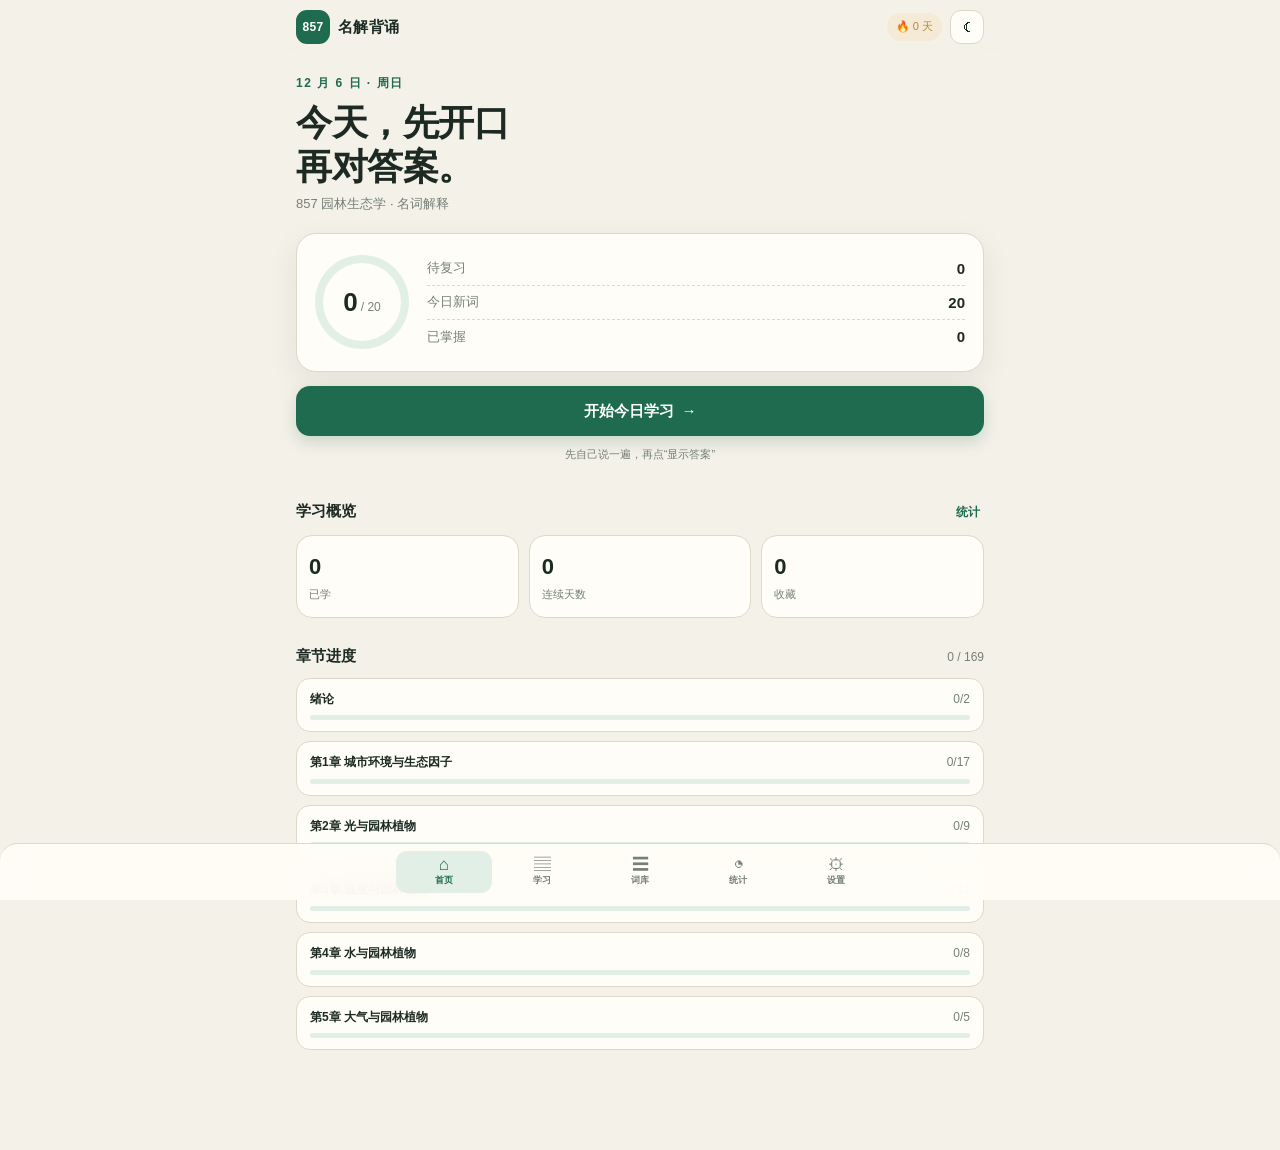
==== 857名解-GitHub上传/index.html @ ef303d8d "Add files via upload" ====
<!doctype html>
<html lang="zh-CN">
<head>
  <meta charset="utf-8">
  <meta name="viewport" content="width=device-width, initial-scale=1, viewport-fit=cover">
  <meta name="theme-color" content="#1f6b4f">
  <meta name="apple-mobile-web-app-capable" content="yes">
  <meta name="apple-mobile-web-app-status-bar-style" content="default">
  <meta name="apple-mobile-web-app-title" content="857 名解">
  <meta name="description" content="857 园林生态学名词解释背诵 · 先自己回答，再看答案">
  <title>857 名解 · 背诵</title>
  <link rel="manifest" href="./manifest.webmanifest">
  <link rel="icon" href="./icons/icon-192.png">
  <link rel="apple-touch-icon" href="./icons/icon-180.png">
  <link rel="stylesheet" href="./styles.css">
</head>
<body>
  <div id="app">
    <header class="topbar" id="topbar">
      <div class="topbar-inner">
        <button class="icon-btn back-btn hidden" id="backBtn" aria-label="返回">‹</button>
        <div class="brand">
          <span class="brand-mark">857</span>
          <span class="brand-text">名解背诵</span>
        </div>
        <div class="top-actions">
          <span class="streak-pill" id="streakPill">🔥 0 天</span>
          <button class="icon-btn" id="themeBtn" aria-label="切换主题">☾</button>
        </div>
      </div>
    </header>

    <main id="main">
      <!-- 首页 -->
      <section class="screen active" id="screen-home">
        <div class="hero">
          <div class="hero-kicker" id="todayLabel">今天</div>
          <h1>今天，先开口<br>再对答案。</h1>
          <p class="hero-sub">857 园林生态学 · 名词解释</p>
          <div class="today-card">
            <div class="today-ring" id="todayRing">
              <div class="ring-inner">
                <strong id="todayDone">0</strong>
                <span>/ <em id="todayTotal">0</em></span>
              </div>
            </div>
            <div class="today-info">
              <div class="today-row"><span>待复习</span><b id="dueCount">0</b></div>
              <div class="today-row"><span>今日新词</span><b id="newLeft">0</b></div>
              <div class="today-row"><span>已掌握</span><b id="masteredCount">0</b></div>
            </div>
          </div>
          <button class="primary-btn wide" id="startBtn">开始今日学习 <span>→</span></button>
          <div class="hero-note">先自己说一遍，再点“显示答案”</div>
        </div>

        <div class="section-head">
          <h2>学习概览</h2>
          <button class="text-btn" data-goto="stats">统计</button>
        </div>
        <div class="stat-grid">
          <div class="stat-card">
            <span class="stat-num" id="learnedCount">0</span>
            <span class="stat-label">已学</span>
          </div>
          <div class="stat-card">
            <span class="stat-num" id="streakCount">0</span>
            <span class="stat-label">连续天数</span>
          </div>
          <div class="stat-card">
            <span class="stat-num" id="favCount">0</span>
            <span class="stat-label">收藏</span>
          </div>
        </div>

        <div class="section-head">
          <h2>章节进度</h2>
          <span class="muted" id="chapterSummary"></span>
        </div>
        <div class="chapter-list" id="chapterList"></div>
      </section>

      <!-- 学习 -->
      <section class="screen" id="screen-study">
        <div class="study-top">
          <div class="study-meta">
            <span id="studyProgressText">0 / 0</span>
            <span class="dot">·</span>
            <span id="studyMode">今日学习</span>
          </div>
          <div class="progress-track"><div class="progress-fill" id="studyProgressBar"></div></div>
        </div>

        <div class="study-area" id="studyArea">
          <article class="study-card" id="studyCard">
            <div class="card-top">
              <span class="chapter-chip" id="studyChapter">第1章</span>
              <div class="card-tools">
                <button class="icon-btn small" id="speakBtn" aria-label="朗读">🔊</button>
                <button class="icon-btn small" id="starBtn" aria-label="收藏">☆</button>
              </div>
            </div>
            <h1 class="study-term" id="studyTerm">名词</h1>
            <div class="answer-box hidden" id="answerBox">
              <div class="answer-label">参考答案</div>
              <div class="answer-text" id="studyAnswer"></div>
              <div class="answer-imp" id="studyImp"></div>
              <div class="answer-note hidden" id="studyNote"></div>
            </div>
            <textarea id="draft" class="draft" rows="3" placeholder="先自己说一遍，再点显示答案（可不写）"></textarea>
            <button class="primary-btn wide" id="revealBtn">显示答案</button>
            <div class="rating hidden" id="rating">
              <button class="rate again" data-rate="again"><b>忘记</b><span>明天再来</span></button>
              <button class="rate hard" data-rate="hard"><b>模糊</b><span>短期复习</span></button>
              <button class="rate good" data-rate="good"><b>认识</b><span>拉长间隔</span></button>
            </div>
            <div class="card-foot">
              <button class="text-btn" id="prevBtn">‹ 上一个</button>
              <button class="text-btn" id="skipBtn">跳过 ›</button>
            </div>
          </article>
        </div>

        <div class="empty-state hidden" id="studyEmpty">
          <div class="empty-icon">🌿</div>
          <h2>今日任务完成</h2>
          <p id="emptyText">去复习一下错词，或者明天再来。</p>
          <button class="primary-btn" id="emptyHomeBtn">回到首页</button>
        </div>
      </section>

      <!-- 词库 -->
      <section class="screen" id="screen-library">
        <div class="library-head">
          <h1>词库</h1>
          <span class="muted" id="libraryCount">169 个</span>
        </div>
        <div class="search-wrap">
          <span class="search-icon">⌕</span>
          <input id="searchInput" type="search" placeholder="搜索名词 / 答案关键词" autocomplete="off">
        </div>
        <div class="chips" id="filterChips">
          <button class="chip active" data-filter="all">全部</button>
          <button class="chip" data-filter="new">未学</button>
          <button class="chip" data-filter="fuzzy">模糊</button>
          <button class="chip" data-filter="mastered">已掌握</button>
          <button class="chip" data-filter="fav">收藏</button>
        </div>
        <div class="term-list" id="termList"></div>
      </section>

      <!-- 统计 -->
      <section class="screen" id="screen-stats">
        <div class="library-head">
          <h1>学习统计</h1>
          <button class="text-btn" id="resetBtn">重置</button>
        </div>
        <div class="stat-hero">
          <div>
            <span class="stat-hero-num" id="statLearned">0</span>
            <span class="stat-hero-label">已学名词</span>
          </div>
          <div>
            <span class="stat-hero-num" id="statMastered">0</span>
            <span class="stat-hero-label">已掌握</span>
          </div>
          <div>
            <span class="stat-hero-num" id="statDays">0</span>
            <span class="stat-hero-label">学习天数</span>
          </div>
        </div>

        <div class="panel">
          <div class="panel-head"><h2>最近 7 天</h2><span class="muted" id="weekTotal">0 次</span></div>
          <div class="week-chart" id="weekChart"></div>
        </div>

        <div class="panel">
          <div class="panel-head"><h2>章节进度</h2><span class="muted">按已学 / 总数</span></div>
          <div class="chapter-list" id="statChapterList"></div>
        </div>

        <div class="panel">
          <div class="panel-head"><h2>掌握分布</h2></div>
          <div class="bar-list">
            <div class="bar-row"><span>已掌握</span><div class="bar"><i id="barMastered"></i></div><b id="numMastered">0</b></div>
            <div class="bar-row"><span>学习中</span><div class="bar"><i id="barLearning"></i></div><b id="numLearning">0</b></div>
            <div class="bar-row"><span>未学习</span><div class="bar"><i id="barNew"></i></div><b id="numNew">0</b></div>
          </div>
        </div>
      </section>

      <!-- 设置 -->
      <section class="screen" id="screen-settings">
        <div class="library-head"><h1>设置</h1></div>

        <div class="setting-group">
          <label class="setting-row">
            <span><b>每日新词</b><small>每天最多引入多少个新名词</small></span>
            <select id="dailyNewSelect">
              <option value="10">10 个</option>
              <option value="20">20 个</option>
              <option value="30">30 个</option>
              <option value="50">50 个</option>
              <option value="169">全部</option>
            </select>
          </label>
          <label class="setting-row">
            <span><b>每次复习上限</b><small>一次学习最多排多少张卡</small></span>
            <select id="reviewLimitSelect">
              <option value="40">40 张</option>
              <option value="80">80 张</option>
              <option value="120">120 张</option>
              <option value="200">200 张</option>
            </select>
          </label>
          <label class="setting-row">
            <span><b>学习顺序</b><small>随机打乱，或按章节顺序</small></span>
            <select id="orderSelect">
              <option value="random">随机</option>
              <option value="sequence">顺序</option>
            </select>
          </label>
          <label class="setting-row">
            <span><b>深色模式</b><small>夜间护眼</small></span>
            <input type="checkbox" id="darkToggle" class="switch">
          </label>
        </div>

        <div class="setting-group">
          <button class="setting-action" id="exportBtn"><span><b>导出学习数据</b><small>备份为 JSON 文件</small></span><span>›</span></button>
          <label class="setting-action" for="importFile"><span><b>导入学习数据</b><small>从 JSON 恢复进度</small></span><span>›</span></label>
          <input type="file" id="importFile" accept="application/json" hidden>
        </div>

        <div class="setting-group">
          <button class="setting-action danger" id="resetAllBtn"><span><b>清空全部进度</b><small>不可恢复，请先导出备份</small></span><span>›</span></button>
        </div>

        <div class="about">
          <p><b>857 名解背诵</b> · PWA 版</p>
          <p>数据：857 园林生态学名词解释 169 个（18 套模拟题 + 2019—2026 真题去重）。所有进度保存在本机浏览器，不上传。</p>
          <p>添加到主屏幕：Safari 分享 → 添加到主屏幕；Chrome 菜单 → 添加到主屏幕。</p>
        </div>
      </section>
    </main>

    <nav class="tabbar" id="tabbar">
      <button class="tab active" data-goto="home"><span>⌂</span><b>首页</b></button>
      <button class="tab" data-goto="study"><span>▤</span><b>学习</b></button>
      <button class="tab" data-goto="library"><span>☰</span><b>词库</b></button>
      <button class="tab" data-goto="stats"><span>◔</span><b>统计</b></button>
      <button class="tab" data-goto="settings"><span>⚙</span><b>设置</b></button>
    </nav>
  </div>

  <div class="modal hidden" id="modal">
    <div class="modal-backdrop" data-close="modal"></div>
    <div class="modal-card">
      <div class="modal-top">
        <span class="chapter-chip" id="modalChapter">第1章</span>
        <button class="icon-btn" data-close="modal" aria-label="关闭">×</button>
      </div>
      <h2 id="modalTerm">名词</h2>
      <div class="modal-answer-head"><span>参考答案</span><button class="text-btn" id="modalEdit">编辑</button></div>
      <div class="modal-answer" id="modalAnswer"></div>
      <div class="modal-note hidden" id="modalNote"></div>
      <div class="modal-actions">
        <button class="secondary-btn" id="modalStar">☆ 收藏</button>
        <button class="primary-btn" id="modalMaster">标记已掌握</button>
      </div>
    </div>
  </div>

  <div class="toast" id="toast"></div>

  <script src="./data.js"></script>
  <script src="./app.js"></script>
</body>
</html>
---- 857名解-GitHub上传/styles.css ----
:root {
  --bg: #f4f1e8;
  --bg-2: #ebe6d8;
  --card: #fffdf7;
  --ink: #1d2a24;
  --muted: #748078;
  --line: #ddd8ca;
  --green: #1f6b4f;
  --green-2: #2f8a66;
  --green-soft: #e2efe6;
  --gold: #b8893b;
  --gold-soft: #f4ead6;
  --danger: #b4473d;
  --shadow: 0 10px 30px rgba(36, 48, 40, .08);
  --radius: 20px;
}
body.dark {
  --bg: #121815;
  --bg-2: #1a231e;
  --card: #1c2621;
  --ink: #e8eee9;
  --muted: #9aa79f;
  --line: #2d3b34;
  --green: #6fc39c;
  --green-2: #8bd4b0;
  --green-soft: #20382d;
  --gold: #d2a55f;
  --gold-soft: #332a1b;
  --danger: #e07a6f;
  --shadow: 0 10px 30px rgba(0, 0, 0, .28);
}
* { box-sizing: border-box; -webkit-tap-highlight-color: transparent; }
html, body { margin: 0; padding: 0; }
body {
  font-family: -apple-system, BlinkMacSystemFont, "PingFang SC", "Hiragino Sans GB", "Microsoft YaHei", sans-serif;
  background: var(--bg);
  color: var(--ink);
  line-height: 1.55;
  min-height: 100dvh;
  padding-bottom: calc(76px + env(safe-area-inset-bottom));
}
button, input, select, textarea { font: inherit; color: inherit; }
button { border: 0; background: none; cursor: pointer; }
.hidden { display: none !important; }
.muted { color: var(--muted); font-size: 12px; }

#app { max-width: 720px; margin: 0 auto; min-height: 100dvh; }

/* top bar */
.topbar {
  position: sticky; top: 0; z-index: 30;
  padding: max(10px, env(safe-area-inset-top)) 16px 8px;
  background: linear-gradient(var(--bg) 70%, transparent);
  backdrop-filter: blur(12px);
}
.topbar-inner { display: flex; align-items: center; gap: 10px; }
.brand { display: flex; align-items: center; gap: 8px; flex: 1; min-width: 0; }
.brand-mark {
  display: inline-grid; place-items: center;
  width: 34px; height: 34px; border-radius: 11px;
  background: var(--green); color: #fff; font-weight: 800; font-size: 12px; letter-spacing: .3px;
}
.brand-text { font-weight: 700; font-size: 15px; letter-spacing: .3px; }
.top-actions { display: flex; align-items: center; gap: 8px; }
.streak-pill {
  font-size: 11px; color: var(--gold); background: var(--gold-soft);
  padding: 5px 9px; border-radius: 999px; white-space: nowrap;
}
.icon-btn {
  width: 34px; height: 34px; border-radius: 11px; display: inline-grid; place-items: center;
  color: var(--ink); background: var(--card); border: 1px solid var(--line);
}
.icon-btn.small { width: 30px; height: 30px; font-size: 14px; }
.back-btn { font-size: 24px; line-height: 1; padding-bottom: 4px; }

main { padding: 4px 16px 24px; }
.screen { display: none; animation: fade .18s ease; }
.screen.active { display: block; }
@keyframes fade { from { opacity: 0; transform: translateY(4px); } to { opacity: 1; transform: none; } }

/* hero */
.hero { padding: 18px 0 10px; }
.hero-kicker { color: var(--green); font-size: 12px; font-weight: 700; letter-spacing: 1.5px; text-transform: uppercase; }
.hero h1 { font-size: 30px; line-height: 1.22; letter-spacing: -.5px; margin: 8px 0 6px; font-weight: 800; }
.hero-sub { color: var(--muted); font-size: 13px; margin: 0 0 18px; }
.today-card {
  display: flex; align-items: center; gap: 18px;
  background: var(--card); border: 1px solid var(--line);
  border-radius: var(--radius); padding: 18px; box-shadow: var(--shadow);
}
.today-ring {
  width: 94px; height: 94px; border-radius: 50%; flex: 0 0 auto;
  background: conic-gradient(var(--green) var(--p, 0%), var(--green-soft) 0);
  display: grid; place-items: center; position: relative;
}
.today-ring::after { content: ""; position: absolute; inset: 8px; border-radius: 50%; background: var(--card); }
.ring-inner { position: relative; z-index: 1; display: flex; align-items: baseline; gap: 3px; }
.ring-inner strong { font-size: 26px; line-height: 1; }
.ring-inner span { font-size: 12px; color: var(--muted); }
.ring-inner em { font-style: normal; }
.today-info { flex: 1; min-width: 0; }
.today-row { display: flex; align-items: center; justify-content: space-between; padding: 5px 0; font-size: 13px; color: var(--muted); border-bottom: 1px dashed var(--line); }
.today-row:last-child { border-bottom: 0; }
.today-row b { color: var(--ink); font-size: 15px; }

.primary-btn {
  background: var(--green); color: #fff; border-radius: 14px; padding: 13px 18px;
  font-weight: 700; font-size: 15px; display: inline-flex; align-items: center; justify-content: center; gap: 8px;
  box-shadow: 0 6px 16px rgba(31, 107, 79, .2);
}
.primary-btn:active { transform: scale(.99); }
.primary-btn.wide { width: 100%; margin-top: 14px; }
.secondary-btn {
  background: var(--card); border: 1px solid var(--line); color: var(--ink);
  border-radius: 13px; padding: 11px 16px; font-weight: 600; font-size: 13px;
}
.hero-note { text-align: center; color: var(--muted); font-size: 11px; margin-top: 10px; }

.section-head { display: flex; align-items: baseline; justify-content: space-between; margin: 26px 0 10px; }
.section-head h2 { font-size: 15px; margin: 0; font-weight: 700; }
.text-btn { color: var(--green); font-size: 12px; font-weight: 600; padding: 4px; }

.stat-grid { display: grid; grid-template-columns: repeat(3, 1fr); gap: 10px; }
.stat-card {
  background: var(--card); border: 1px solid var(--line); border-radius: 16px;
  padding: 14px 12px; display: flex; flex-direction: column; gap: 2px;
}
.stat-num { font-size: 22px; font-weight: 800; letter-spacing: -.5px; }
.stat-label { font-size: 11px; color: var(--muted); }

.chapter-list { display: flex; flex-direction: column; gap: 9px; }
.chapter-item { background: var(--card); border: 1px solid var(--line); border-radius: 14px; padding: 11px 13px; }
.chapter-line { display: flex; justify-content: space-between; gap: 10px; font-size: 12px; margin-bottom: 7px; }
.chapter-line span:first-child { font-weight: 600; overflow: hidden; text-overflow: ellipsis; white-space: nowrap; }
.chapter-line span:last-child { color: var(--muted); white-space: nowrap; }
.mini-track { height: 5px; border-radius: 99px; background: var(--green-soft); overflow: hidden; }
.mini-fill { height: 100%; border-radius: 99px; background: var(--green); }

/* study */
.study-top { padding: 8px 0 12px; }
.study-meta { display: flex; align-items: center; gap: 6px; font-size: 12px; color: var(--muted); margin-bottom: 8px; }
.dot { opacity: .5; }
.progress-track { height: 6px; border-radius: 99px; background: var(--bg-2); overflow: hidden; }
.progress-fill { height: 100%; width: 0; background: var(--green); border-radius: 99px; transition: width .2s; }
.study-area { display: flex; justify-content: center; }
.study-card {
  width: 100%; background: var(--card); border: 1px solid var(--line);
  border-radius: 24px; padding: 20px 18px 14px; box-shadow: var(--shadow);
}
.card-top { display: flex; align-items: center; justify-content: space-between; gap: 10px; }
.chapter-chip {
  display: inline-block; max-width: 70%; overflow: hidden; text-overflow: ellipsis; white-space: nowrap;
  font-size: 10px; font-weight: 700; color: var(--green);
  background: var(--green-soft); padding: 5px 9px; border-radius: 999px; letter-spacing: .2px;
}
.card-tools { display: flex; gap: 6px; }
.study-term { font-size: 30px; line-height: 1.28; letter-spacing: -.6px; margin: 28px 0 18px; font-weight: 800; word-break: break-word; }
.draft {
  width: 100%; resize: none; border: 1px dashed var(--line); background: transparent;
  border-radius: 13px; padding: 11px 12px; font-size: 13px; line-height: 1.6;
  outline: none; min-height: 74px;
}
.draft:focus { border-color: var(--green); background: var(--green-soft); }
.answer-box {
  background: var(--green-soft); border-radius: 15px; padding: 14px;
  margin-bottom: 12px;
}
.answer-label { font-size: 10px; font-weight: 700; letter-spacing: 1px; color: var(--green); margin-bottom: 6px; }
.answer-text { font-size: 14px; line-height: 1.75; }
.answer-imp { margin-top: 9px; font-size: 11px; color: var(--gold); }
.answer-note {
  margin-top: 10px; padding-top: 9px; border-top: 1px dashed rgba(31, 107, 79, .25);
  font-size: 11px; line-height: 1.6; color: var(--muted);
}
.rating { display: grid; grid-template-columns: repeat(3, 1fr); gap: 8px; margin-top: 10px; }
.rate {
  border-radius: 13px; padding: 10px 6px; display: flex; flex-direction: column; gap: 1px;
  border: 1px solid var(--line); background: var(--bg);
}
.rate b { font-size: 13px; }
.rate span { font-size: 9px; color: var(--muted); }
.rate.again b { color: var(--danger); }
.rate.hard b { color: var(--gold); }
.rate.good b { color: var(--green); }
.card-foot { display: flex; justify-content: space-between; margin-top: 12px; }

.empty-state { text-align: center; padding: 64px 20px; }
.empty-icon { font-size: 44px; margin-bottom: 10px; }
.empty-state h2 { margin: 0 0 6px; font-size: 20px; }
.empty-state p { color: var(--muted); font-size: 13px; margin: 0 0 18px; }

/* library */
.library-head { display: flex; align-items: baseline; justify-content: space-between; padding: 14px 0 12px; }
.library-head h1 { font-size: 28px; margin: 0; letter-spacing: -.5px; }
.search-wrap {
  position: relative; display: flex; align-items: center;
  background: var(--card); border: 1px solid var(--line); border-radius: 14px;
  padding: 0 12px; margin-bottom: 10px;
}
.search-icon { color: var(--muted); font-size: 18px; margin-right: 8px; }
.search-wrap input { flex: 1; border: 0; outline: none; background: transparent; padding: 12px 0; font-size: 13px; }
.chips { display: flex; gap: 7px; overflow-x: auto; padding: 2px 0 12px; scrollbar-width: none; }
.chips::-webkit-scrollbar { display: none; }
.chip {
  flex: 0 0 auto; font-size: 11px; padding: 7px 11px; border-radius: 999px;
  background: var(--card); border: 1px solid var(--line); color: var(--muted);
}
.chip.active { background: var(--green); border-color: var(--green); color: #fff; font-weight: 600; }
.term-list { display: flex; flex-direction: column; gap: 8px; }
.term-item {
  display: flex; align-items: center; gap: 10px; text-align: left;
  background: var(--card); border: 1px solid var(--line); border-radius: 14px; padding: 12px 13px;
}
.term-left { flex: 1; min-width: 0; }
.term-name { font-size: 14px; font-weight: 700; display: flex; align-items: center; gap: 6px; }
.term-sub { font-size: 10px; color: var(--muted); margin-top: 2px; overflow: hidden; text-overflow: ellipsis; white-space: nowrap; }
.status-dot { width: 7px; height: 7px; border-radius: 50%; background: var(--line); flex: 0 0 auto; }
.status-dot.mastered { background: var(--green); }
.status-dot.learning { background: var(--gold); }
.status-dot.fuzzy { background: var(--danger); }
.term-fav { color: var(--gold); font-size: 14px; }
.empty-list { text-align: center; color: var(--muted); font-size: 13px; padding: 40px 0; }

/* stats */
.stat-hero {
  display: grid; grid-template-columns: repeat(3, 1fr); gap: 10px;
  background: var(--green); color: #fff; border-radius: 20px; padding: 18px 12px;
  margin-bottom: 14px;
}
.stat-hero > div { display: flex; flex-direction: column; align-items: center; gap: 2px; }
.stat-hero-num { font-size: 26px; font-weight: 800; }
.stat-hero-label { font-size: 10px; opacity: .8; }
.panel { background: var(--card); border: 1px solid var(--line); border-radius: 18px; padding: 15px; margin-bottom: 12px; }
.panel-head { display: flex; justify-content: space-between; align-items: baseline; margin-bottom: 12px; }
.panel-head h2 { font-size: 14px; margin: 0; }
.week-chart { display: flex; align-items: flex-end; gap: 8px; height: 120px; padding-top: 8px; }
.week-col { flex: 1; display: flex; flex-direction: column; align-items: center; gap: 5px; height: 100%; justify-content: flex-end; }
.week-bar { width: 100%; max-width: 26px; background: var(--green-soft); border-radius: 7px 7px 3px 3px; position: relative; min-height: 4px; }
.week-bar i { position: absolute; left: 0; right: 0; bottom: 0; background: var(--green); border-radius: 7px 7px 3px 3px; }
.week-num { font-size: 9px; color: var(--muted); }
.week-day { font-size: 9px; color: var(--muted); }
.bar-list { display: flex; flex-direction: column; gap: 9px; }
.bar-row { display: grid; grid-template-columns: 58px 1fr 28px; align-items: center; gap: 8px; font-size: 11px; }
.bar { height: 7px; background: var(--bg-2); border-radius: 99px; overflow: hidden; }
.bar i { display: block; height: 100%; background: var(--green); border-radius: 99px; }
.bar-row b { text-align: right; font-size: 11px; }

/* settings */
.setting-group { background: var(--card); border: 1px solid var(--line); border-radius: 16px; margin-bottom: 12px; overflow: hidden; }
.setting-row, .setting-action {
  display: flex; align-items: center; justify-content: space-between; gap: 12px;
  padding: 14px; border-bottom: 1px solid var(--line); width: 100%; text-align: left;
}
.setting-row:last-child, .setting-action:last-child { border-bottom: 0; }
.setting-row span, .setting-action span:first-child { display: flex; flex-direction: column; gap: 1px; }
.setting-row b, .setting-action b { font-size: 13px; font-weight: 600; }
.setting-row small, .setting-action small { font-size: 10px; color: var(--muted); }
.setting-row select { border: 1px solid var(--line); border-radius: 9px; background: var(--bg); padding: 6px 8px; font-size: 11px; }
.setting-action { color: var(--ink); }
.setting-action > span:last-child { color: var(--muted); font-size: 18px; }
.setting-action.danger b { color: var(--danger); }
.switch { appearance: none; width: 42px; height: 24px; border-radius: 99px; background: var(--bg-2); position: relative; transition: .2s; }
.switch::after { content: ""; position: absolute; width: 18px; height: 18px; border-radius: 50%; background: #fff; top: 3px; left: 3px; transition: .2s; box-shadow: 0 1px 3px rgba(0,0,0,.2); }
.switch:checked { background: var(--green); }
.switch:checked::after { left: 21px; }
.about { color: var(--muted); font-size: 11px; padding: 4px 4px 20px; }
.about p { margin: 4px 0; }

/* tabbar */
.tabbar {
  position: fixed; left: 0; right: 0; bottom: 0; z-index: 40;
  display: flex; justify-content: center; gap: 2px;
  background: color-mix(in srgb, var(--card) 92%, transparent);
  border-top: 1px solid var(--line);
  padding: 7px 8px calc(7px + env(safe-area-inset-bottom));
  backdrop-filter: blur(16px);
}
.tab {
  flex: 1; max-width: 96px; display: flex; flex-direction: column; align-items: center; gap: 1px;
  color: var(--muted); padding: 5px 2px; border-radius: 11px;
}
.tab span { font-size: 17px; line-height: 1; }
.tab b { font-size: 9px; font-weight: 600; }
.tab.active { color: var(--green); background: var(--green-soft); }

/* modal */
.modal { position: fixed; inset: 0; z-index: 60; display: flex; align-items: flex-end; justify-content: center; }
.modal-backdrop { position: absolute; inset: 0; background: rgba(10, 18, 14, .5); backdrop-filter: blur(2px); }
.modal-card {
  position: relative; width: 100%; max-width: 720px; max-height: 82dvh; overflow-y: auto;
  background: var(--card); border-radius: 24px 24px 0 0; padding: 20px 18px calc(20px + env(safe-area-inset-bottom));
  animation: slideUp .2s ease;
}
@keyframes slideUp { from { transform: translateY(16px); opacity: .6; } to { transform: none; opacity: 1; } }
.modal-top { display: flex; align-items: center; justify-content: space-between; }
.modal-card h2 { font-size: 24px; margin: 16px 0 10px; line-height: 1.3; }
.modal-answer-head { display: flex; align-items: center; justify-content: space-between; margin-bottom: 6px; font-size: 10px; font-weight: 700; letter-spacing: 1px; color: var(--green); }
.modal-answer { font-size: 14px; line-height: 1.8; color: var(--ink); }
.modal-note {
  margin-top: 12px; padding: 10px 12px; border-radius: 10px;
  background: var(--bg); color: var(--muted); font-size: 11px; line-height: 1.6;
}
.modal-actions { display: flex; gap: 9px; margin-top: 18px; }
.modal-actions > * { flex: 1; }

/* toast */
.toast {
  position: fixed; left: 50%; bottom: calc(86px + env(safe-area-inset-bottom)); transform: translateX(-50%) translateY(8px);
  background: rgba(24, 34, 28, .92); color: #fff; font-size: 12px; padding: 8px 14px; border-radius: 999px;
  opacity: 0; pointer-events: none; transition: .2s; z-index: 80; white-space: nowrap; max-width: 86vw; overflow: hidden; text-overflow: ellipsis;
}
.toast.show { opacity: 1; transform: translateX(-50%) translateY(0); }

@media (min-width: 680px) {
  .hero h1 { font-size: 36px; }
  .study-term { font-size: 36px; }
  .tabbar { border-radius: 18px 18px 0 0; }
}
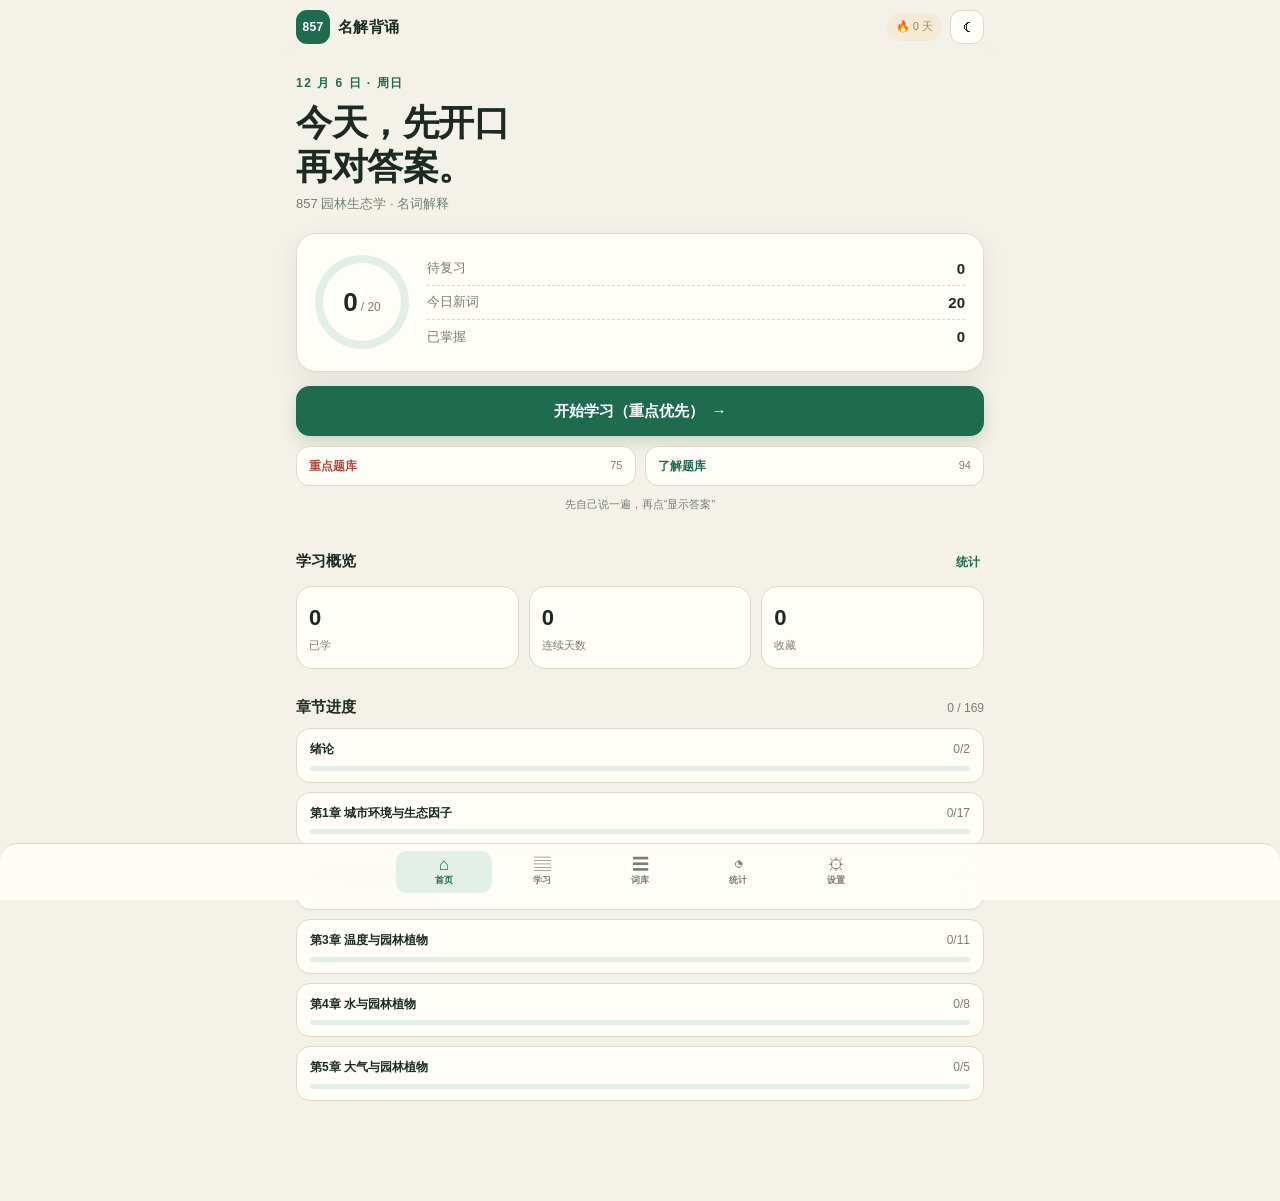
==== commit 50d8625a: "Add files via upload" ====
--- a/857名解-GitHub上传/index.html
+++ b/857名解-GitHub上传/index.html
@@ -50,7 +50,11 @@
               <div class="today-row"><span>已掌握</span><b id="masteredCount">0</b></div>
             </div>
           </div>
-          <button class="primary-btn wide" id="startBtn">开始今日学习 <span>→</span></button>
+          <button class="primary-btn wide" id="startBtn">开始学习（重点优先） <span>→</span></button>
+          <div class="cat-row">
+            <button class="cat-btn key" data-start-cat="重点"><b>重点题库</b><span id="keyCount">75</span></button>
+            <button class="cat-btn know" data-start-cat="了解"><b>了解题库</b><span id="knowCount">94</span></button>
+          </div>
           <div class="hero-note">先自己说一遍，再点“显示答案”</div>
         </div>
 
@@ -145,6 +149,11 @@
           <button class="chip" data-filter="fuzzy">模糊</button>
           <button class="chip" data-filter="mastered">已掌握</button>
           <button class="chip" data-filter="fav">收藏</button>
+        </div>
+        <div class="chips" id="catChips">
+          <button class="chip active" data-cat="all">全部题库</button>
+          <button class="chip" data-cat="重点">重点</button>
+          <button class="chip" data-cat="了解">了解</button>
         </div>
         <div class="term-list" id="termList"></div>
       </section>
--- a/857名解-GitHub上传/styles.css
+++ b/857名解-GitHub上传/styles.css
@@ -110,6 +110,12 @@
 }
 .primary-btn:active { transform: scale(.99); }
 .primary-btn.wide { width: 100%; margin-top: 14px; }
+.cat-row { display: grid; grid-template-columns: 1fr 1fr; gap: 9px; margin-top: 10px; }
+.cat-btn { background: var(--card); border: 1px solid var(--line); border-radius: 13px; padding: 10px 12px; display: flex; align-items: center; justify-content: space-between; }
+.cat-btn b { font-size: 12px; }
+.cat-btn span { font-size: 11px; color: var(--muted); }
+.cat-btn.key b { color: var(--danger); }
+.cat-btn.know b { color: var(--green); }
 .secondary-btn {
   background: var(--card); border: 1px solid var(--line); color: var(--ink);
   border-radius: 13px; padding: 11px 16px; font-weight: 600; font-size: 13px;
